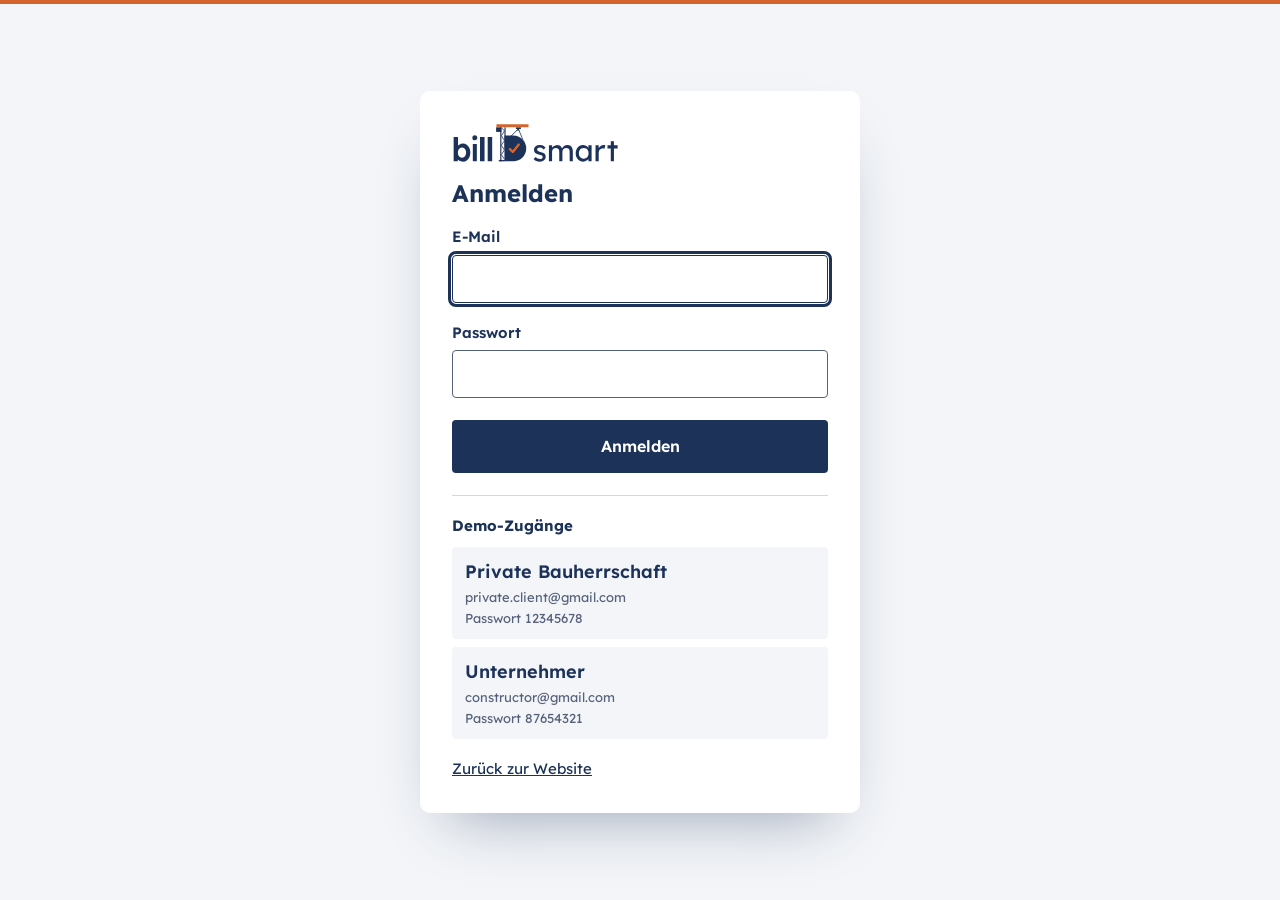
==== app.html @ 8e2b5857 "Add demo platform with login for client and contractor; extend website per paper feedback Website: -" ====
<!DOCTYPE html>
<html lang="de">
<head>
  <meta charset="utf-8">
  <meta name="viewport" content="width=device-width, initial-scale=1">
  <title>billDsmart – Plattform</title>
  <meta name="robots" content="noindex">
  <meta name="theme-color" content="#1C3258">
  <link rel="icon" href="assets/favicon.svg" type="image/svg+xml">
  <link rel="stylesheet" href="css/styles.css">
  <link rel="stylesheet" href="css/app.css">
</head>
<body class="app-body">
  <a class="skip-link" href="#app-main">Zum Inhalt springen</a>

  <!-- Wird angezeigt, wenn niemand angemeldet ist -->
  <div class="app-login" id="app-login" hidden>
    <form class="login-form login-card" id="app-login-form" novalidate>
      <a href="index.html"><img src="assets/logo.svg" alt="billDsmart" class="login-logo" width="168" height="40"></a>
      <h1 id="al-title">Anmelden</h1>
      <div class="field">
        <label for="al-email" id="al-email-label">E-Mail</label>
        <input type="email" id="al-email" autocomplete="username" required>
      </div>
      <div class="field">
        <label for="al-password" id="al-pw-label">Passwort</label>
        <input type="password" id="al-password" autocomplete="current-password" required>
      </div>
      <p class="field-error" id="al-error" role="alert"></p>
      <button type="submit" class="btn btn-primary login-submit" id="al-submit">Anmelden</button>
      <div class="demo-accounts" id="al-demo"></div>
      <p class="al-back"><a href="index.html" id="al-back">Zurück zur Website</a></p>
    </form>
  </div>

  <!-- Plattform -->
  <div class="app" id="app" hidden>
    <div class="demo-bar" id="demo-bar"></div>
    <header class="app-header">
      <a class="brand" href="index.html"><img src="assets/logo.svg" alt="billDsmart" width="150" height="36"></a>
      <div class="app-project" id="app-project"></div>
      <div class="app-header-actions">
        <div class="lang-switch" role="group" aria-label="Sprache / Language">
          <button type="button" data-set-lang="de" aria-pressed="true">DE</button>
          <button type="button" data-set-lang="en" aria-pressed="false">EN</button>
        </div>
        <div class="user-chip" id="user-chip"></div>
        <button type="button" class="btn btn-secondary btn-small" data-action="logout" id="logout-btn">Abmelden</button>
      </div>
    </header>
    <div class="app-shell">
      <nav class="app-nav" id="app-nav" aria-label="Plattform"></nav>
      <main class="app-main" id="app-main" tabindex="-1"></main>
    </div>
  </div>

  <div class="modal-root" id="modal-root"></div>
  <div class="toast" id="toast" role="status" aria-live="polite"></div>

  <script src="js/auth.js"></script>
  <script src="js/app.js"></script>
</body>
</html>
---- css/styles.css ----
/* ==========================================================
   billDsmart – Stylesheet
   Farben aus dem Logo: Navy #1C3258, Orange #D4642D
   Schrift: Lexend (passend zur Wortmarke im Logo, lokal eingebunden)
   ========================================================== */

@font-face { font-family: "Lexend"; font-style: normal; font-weight: 400; font-display: swap; src: url("../assets/fonts/lexend-latin-400-normal.woff2") format("woff2"); }
@font-face { font-family: "Lexend"; font-style: normal; font-weight: 500; font-display: swap; src: url("../assets/fonts/lexend-latin-500-normal.woff2") format("woff2"); }
@font-face { font-family: "Lexend"; font-style: normal; font-weight: 600; font-display: swap; src: url("../assets/fonts/lexend-latin-600-normal.woff2") format("woff2"); }
@font-face { font-family: "Lexend"; font-style: normal; font-weight: 700; font-display: swap; src: url("../assets/fonts/lexend-latin-700-normal.woff2") format("woff2"); }

:root {
  --navy: #1C3258;          /* Logo-Navy: Text, Buttons, dunkle Flächen */
  --navy-deep: #13233F;
  --orange: #D4642D;        /* Logo-Orange: Akzente */
  --orange-dark: #B24E1C;   /* Orange für kleine Schrift auf hellem Grund */
  --orange-light: #EE8550;  /* Orange auf Navy */
  --bg: #F3F5F8;            /* Hintergrund wie im Logo */
  --bg-dark: #E4E8EF;
  --surface: #FFFFFF;
  --text-2: #2E3D58;
  --muted: #56627A;
  --line: #D3D9E3;
  --red: #B3261E;
  --pending: #A9B8D2;       /* gemeldet, wartet auf Freigabe */

  --font: "Lexend", "Helvetica Neue", Arial, sans-serif;
  --radius-s: 4px;
  --radius-m: 10px;
  --container: 1220px;
  --gutter: clamp(20px, 4vw, 48px);
  --section-space: clamp(72px, 10vw, 128px);
}

/* ---------- Sprachumschaltung ---------- */
html[lang="de"] body [lang="en"],
html[lang="en"] body [lang="de"] { display: none !important; }

/* ---------- Basis ---------- */
*, *::before, *::after { box-sizing: border-box; }

html { scroll-behavior: smooth; scroll-padding-top: 88px; }

body {
  margin: 0;
  font-family: var(--font);
  font-size: 1.125rem;
  line-height: 1.55;
  color: var(--navy);
  background: var(--bg);
  -webkit-font-smoothing: antialiased;
  text-rendering: optimizeLegibility;
}

h1, h2, h3 { margin: 0; line-height: 1.08; }
p { margin: 0 0 1em; }
p:last-child { margin-bottom: 0; }
a { color: inherit; }
img, svg { display: block; }
button, input, select, textarea { font: inherit; color: inherit; }

:focus-visible {
  outline: 3px solid var(--navy);
  outline-offset: 3px;
  border-radius: 2px;
}
.section-dark :focus-visible { outline-color: var(--orange-light); }

.container {
  width: 100%;
  max-width: var(--container);
  margin-inline: auto;
  padding-inline: var(--gutter);
}

.visually-hidden {
  position: absolute !important;
  width: 1px; height: 1px;
  overflow: hidden; clip: rect(0 0 0 0);
  white-space: nowrap;
}

.skip-link {
  position: absolute;
  left: 16px; top: -60px;
  background: var(--orange);
  padding: 10px 16px;
  font-weight: 600;
  z-index: 100;
  border-radius: var(--radius-s);
}
.skip-link:focus { top: 12px; }

.muted { color: var(--muted); }

/* ---------- Buttons ---------- */
.btn {
  display: inline-flex;
  align-items: center;
  justify-content: center;
  gap: 8px;
  min-height: 48px;
  padding: 12px 22px;
  border: 2px solid var(--navy);
  border-radius: var(--radius-s);
  font-weight: 600;
  font-size: 1rem;
  text-decoration: none;
  cursor: pointer;
  transition: background-color .15s ease, color .15s ease;
}
.btn-primary { background: var(--navy); border-color: var(--navy); color: #fff; }
.btn-primary:hover { background: var(--navy-deep); border-color: var(--navy-deep); }
.btn-secondary { background: transparent; }
.btn-secondary:hover { background: var(--navy); color: #fff; }
.btn-small { min-height: 40px; padding: 8px 16px; font-size: .9375rem; }

.link-btn {
  background: none; border: 0; padding: 4px 0;
  font-size: .9375rem; font-weight: 600;
  text-decoration: underline; text-underline-offset: 3px;
  cursor: pointer; color: var(--muted);
}
.link-btn:hover { color: var(--navy); }

/* ---------- Header ---------- */
.site-header {
  position: sticky; top: 0; z-index: 50;
  background: rgba(243, 245, 248, .94);
  backdrop-filter: saturate(1.2) blur(8px);
  border-top: 4px solid var(--orange);
  border-bottom: 1px solid var(--line);
}
.header-inner {
  display: flex; align-items: center; gap: 32px;
  min-height: 72px;
}
.brand { display: inline-flex; align-items: center; flex-shrink: 0; }
.brand img { height: 42px; width: auto; }

.site-nav ul {
  display: flex; gap: 28px;
  list-style: none; margin: 0; padding: 0;
}
.site-nav a {
  text-decoration: none; font-weight: 500; font-size: 1rem;
  padding: 6px 0;
  border-bottom: 2px solid transparent;
}
.site-nav a:hover { border-bottom-color: var(--orange); }

.header-actions { display: flex; align-items: center; gap: 14px; margin-left: auto; }

.lang-switch {
  display: inline-flex;
  border: 1.5px solid var(--navy);
  border-radius: var(--radius-s);
  overflow: hidden;
}
.lang-switch button {
  background: transparent; border: 0;
  padding: 6px 10px;
  font-size: .8125rem; font-weight: 700;
  cursor: pointer;
}
.lang-switch button[aria-pressed="true"] { background: var(--navy); color: #fff; }

.nav-toggle {
  display: none;
  width: 44px; height: 44px;
  background: transparent;
  border: 1.5px solid var(--navy);
  border-radius: var(--radius-s);
  cursor: pointer;
  position: relative;
}
.nav-toggle-bars,
.nav-toggle-bars::before,
.nav-toggle-bars::after {
  position: absolute; left: 50%;
  width: 20px; height: 2px;
  background: var(--navy);
  transform: translateX(-50%);
  transition: transform .2s ease, opacity .2s ease;
}
.nav-toggle-bars { top: 50%; margin-top: -1px; }
.nav-toggle-bars::before, .nav-toggle-bars::after { content: ""; left: 0; transform: none; }
.nav-toggle-bars::before { top: -6px; }
.nav-toggle-bars::after { top: 6px; }
.nav-toggle[aria-expanded="true"] .nav-toggle-bars { background: transparent; }
.nav-toggle[aria-expanded="true"] .nav-toggle-bars::before { transform: translateY(6px) rotate(45deg); }
.nav-toggle[aria-expanded="true"] .nav-toggle-bars::after { transform: translateY(-6px) rotate(-45deg); }

/* ---------- Hero ---------- */
.hero { padding-block: clamp(48px, 7vw, 96px) var(--section-space); }
.hero-grid {
  display: grid;
  grid-template-columns: minmax(0, 1fr) minmax(0, 1.15fr);
  gap: clamp(40px, 5vw, 72px);
  align-items: start;
}
.hero-copy { padding-top: clamp(8px, 3vw, 40px); }
.hero h1 {
  font-size: clamp(2.5rem, 5.2vw, 4.4rem);
  font-weight: 700;
  line-height: 1.02;
  letter-spacing: -.035em;
  margin-bottom: 28px;
  text-wrap: balance;
}
.lead {
  font-size: 1.25rem;
  line-height: 1.5;
  max-width: 34em;
  color: var(--text-2);
}
.hero-actions { display: flex; flex-wrap: wrap; gap: 12px; margin-top: 32px; }

/* ---------- Demo ---------- */
.demo {
  background: var(--surface);
  border: 1.5px solid var(--navy);
  border-radius: var(--radius-m);
  padding: clamp(20px, 3vw, 32px);
  box-shadow: 8px 8px 0 var(--navy);
}
.demo-title {
  font-size: 1.375rem;
  font-weight: 700;
  margin-bottom: 6px;
}
.demo-head { margin-bottom: 20px; }
.demo-hint { font-size: .9375rem; color: var(--muted); }

.balance-figures {
  display: grid; grid-template-columns: 1fr 1fr; gap: 16px;
  margin-bottom: 14px;
}
.figure { display: flex; flex-direction: column; gap: 2px; }
.figure-label { font-size: .875rem; color: var(--muted); }
.figure-value {
  font-size: clamp(1.5rem, 2.6vw, 2rem);
  font-weight: 700;
  font-variant-numeric: tabular-nums;
  letter-spacing: -.01em;
}
.figure-value { white-space: nowrap; }
.figure-paid { color: var(--orange-dark); }
.figure:last-child { text-align: right; }

.bar {
  display: flex; gap: 3px;
  height: 44px;
  padding: 3px;
  border: 1.5px solid var(--navy);
  border-radius: var(--radius-s);
  background: var(--surface);
}
.seg {
  position: relative;
  border-radius: 2px;
  transition: background-color .5s ease, flex-grow .5s ease;
  background-color: var(--bg);
  background-image: repeating-linear-gradient(135deg, rgba(28,50,88,.45) 0 1.5px, transparent 1.5px 7px);
}
.seg.is-reported { background-color: var(--pending); background-image: none; }
.seg.is-disputed {
  background-color: #F8E0DC;
  background-image: repeating-linear-gradient(135deg, var(--red) 0 1.5px, transparent 1.5px 7px);
}
.seg.is-paid { background-color: var(--orange); background-image: none; }
.seg.just-paid { animation: pulse .7s ease; }
@keyframes pulse {
  0% { transform: scaleY(1); }
  40% { transform: scaleY(1.18); }
  100% { transform: scaleY(1); }
}

/* Masslinie wie auf einem Bauplan */
.dimension {
  position: relative;
  margin-top: 10px;
  height: 22px;
  display: flex; justify-content: center; align-items: center;
  font-size: .8125rem;
  color: var(--muted);
  font-variant-numeric: tabular-nums;
}
.dimension::before {
  content: "";
  position: absolute; left: 0; right: 0; top: 50%;
  border-top: 1px solid var(--muted);
}
.dimension::after {
  content: "";
  position: absolute; inset: 4px 0;
  border-left: 1px solid var(--muted);
  border-right: 1px solid var(--muted);
}
.dimension > span { position: relative; z-index: 1; background: var(--surface); padding: 0 10px; }

.legend {
  display: flex; flex-wrap: wrap; gap: 6px 16px;
  list-style: none; margin: 12px 0 0; padding: 0;
  font-size: .8125rem; color: var(--muted);
}
.legend li { display: inline-flex; align-items: center; gap: 6px; }
.swatch {
  width: 14px; height: 14px; border-radius: 2px;
  border: 1px solid var(--navy);
  display: inline-block;
}
.swatch-held { background: var(--bg) repeating-linear-gradient(135deg, rgba(28,50,88,.45) 0 1.5px, transparent 1.5px 5px); }
.swatch-reported { background: var(--pending); }
.swatch-disputed { background: #F8E0DC repeating-linear-gradient(135deg, var(--red) 0 1.5px, transparent 1.5px 5px); }
.swatch-paid { background: var(--orange); }

.milestones {
  list-style: none; margin: 22px 0 0; padding: 0;
  counter-reset: ms;
  border-top: 1px solid var(--line);
}
.milestone {
  counter-increment: ms;
  display: grid;
  grid-template-columns: 28px minmax(0, 1fr) auto;
  gap: 4px 12px;
  align-items: center;
  padding: 12px 0;
  border-bottom: 1px solid var(--line);
}
.milestone::before {
  content: counter(ms);
  grid-row: 1 / span 2;
  width: 26px; height: 26px;
  display: grid; place-items: center;
  border: 1.5px solid var(--navy);
  border-radius: 50%;
  font-size: .8125rem; font-weight: 700;
  font-variant-numeric: tabular-nums;
}
.milestone.is-paid::before { background: var(--orange); border-color: var(--orange); color: #fff; content: "✓"; }
.milestone.is-reported::before { background: var(--pending); }
.milestone.is-disputed::before { border-color: var(--red); color: var(--red); }

.ms-name { font-weight: 600; font-size: .9375rem; line-height: 1.3; }
.ms-amount { white-space: nowrap; font-variant-numeric: tabular-nums; color: var(--muted); font-weight: 500; margin-left: 6px; }
.ms-status { grid-column: 2; font-size: .78rem; color: var(--muted); line-height: 1.35; }
.milestone.is-disputed .ms-status { color: var(--red); }
.milestone.is-paid .ms-status { color: var(--orange-dark); font-weight: 500; }
.ms-actions {
  grid-column: 3; grid-row: 1 / span 2;
  display: flex; gap: 6px; flex-wrap: wrap; justify-content: flex-end;
}
.ms-btn {
  min-height: 36px;
  padding: 6px 11px;
  border-radius: var(--radius-s);
  border: 1.5px solid var(--navy);
  background: var(--surface);
  font-size: .8125rem; font-weight: 600;
  cursor: pointer;
  white-space: nowrap;
}
.ms-btn:hover { background: var(--navy); color: var(--surface); }
.ms-btn-primary { background: var(--navy); color: #fff; }
.ms-btn-primary:hover { background: var(--navy-deep); }
.ms-btn-warn { border-color: var(--red); color: var(--red); }
.ms-btn-warn:hover { background: var(--red); color: #fff; }

.demo-foot {
  display: flex; align-items: flex-start; justify-content: space-between; gap: 16px;
  margin-top: 16px;
}
.demo-log {
  font-size: .9375rem; margin: 0;
  min-height: 2.8em;
  color: var(--navy);
}

/* ---------- Sektionen ---------- */
.section { padding-block: var(--section-space); }
.section-light { background: var(--surface); border-block: 1px solid var(--line); }
.section-dark { background: var(--navy); color: #fff; }

.section-title,
.split-intro h2 {
  font-size: clamp(1.85rem, 3.3vw, 2.6rem);
  font-weight: 700;
  letter-spacing: -.03em;
  max-width: 22ch;
  text-wrap: balance;
}
.section-title { margin-bottom: clamp(36px, 5vw, 64px); }
.split-intro h2 { margin-bottom: 24px; }

h3 {
  font-size: 1.25rem;
  font-weight: 700;
  margin-bottom: 10px;
}

.split {
  display: grid;
  grid-template-columns: minmax(0, 1fr) minmax(0, 1.1fr);
  gap: clamp(40px, 7vw, 104px);
  align-items: start;
}
.split-intro p { max-width: 36em; color: var(--text-2); }

/* Fakten */
.facts { margin: 0; border-top: 2px solid var(--navy); }
.fact {
  display: grid;
  grid-template-columns: minmax(150px, 13rem) minmax(0, 1fr);
  gap: 24px;
  padding: 24px 0;
  border-bottom: 1px solid var(--line);
}
.fact dt {
  font-size: clamp(1.6rem, 2.6vw, 2.1rem);
  font-weight: 700;
  line-height: 1.05;
  font-variant-numeric: tabular-nums;
  letter-spacing: -.01em;
}
.fact dd { margin: 0; color: var(--text-2); }
.fact cite {
  display: block;
  margin-top: 6px;
  font-style: normal;
  font-size: .8125rem;
  color: var(--muted);
}

/* Schritte */
.steps {
  list-style: none; margin: 0; padding: 0;
  display: grid;
  grid-template-columns: repeat(4, minmax(0, 1fr));
  gap: 0;
  counter-reset: step;
  border-top: 2px solid var(--navy);
}
.step {
  counter-increment: step;
  position: relative;
  padding: 28px 28px 8px 0;
}
.step + .step { padding-left: 28px; border-left: 1px solid var(--line); }
.step::before {
  content: counter(step);
  display: block;
  font-size: 3rem;
  font-weight: 700;
  line-height: 1;
  margin-bottom: 18px;
  color: var(--orange);
}
.step p { color: var(--text-2); font-size: 1.0625rem; }

.callouts {
  display: grid; grid-template-columns: 1fr 1fr; gap: 24px;
  margin-top: clamp(40px, 5vw, 64px);
}
.callout {
  margin: 0;
  padding: 22px 24px;
  background: var(--bg);
  border-left: 4px solid var(--orange);
  border-radius: 0 var(--radius-s) var(--radius-s) 0;
  font-size: 1.0625rem;
}
.callout strong { display: block; margin-bottom: 4px; }

/* Tabs */
.tab-list {
  display: flex; flex-wrap: wrap; gap: 8px;
  margin-bottom: 32px;
}
.tab-list [role="tab"] {
  padding: 12px 20px;
  min-height: 48px;
  border: 1.5px solid var(--navy);
  border-radius: 999px;
  background: transparent;
  font-weight: 600; font-size: 1rem;
  cursor: pointer;
}
.tab-list [role="tab"]:hover { background: var(--bg-dark); }
.tab-list [role="tab"][aria-selected="true"] { background: var(--navy); color: #fff; }

.tab-panel { max-width: 920px; }
.tab-panel:focus-visible { outline-offset: 8px; }
.panel-who { font-size: 1.125rem; color: var(--muted); max-width: 44em; margin-bottom: 24px; }
.benefits {
  list-style: none; margin: 0; padding: 0;
  display: grid; grid-template-columns: 1fr 1fr; gap: 0 48px;
}
.benefits li {
  padding: 20px 0 20px 34px;
  border-top: 1px solid var(--line);
  position: relative;
}
.benefits li::before {
  content: "";
  position: absolute; left: 0; top: 25px;
  width: 18px; height: 18px;
  border-radius: 50%;
  background: var(--orange);
}
.benefits strong { display: block; margin-bottom: 2px; }

/* Preise */
.pricing {
  display: grid;
  grid-template-columns: minmax(0, 1.25fr) minmax(0, 1fr);
  gap: 32px;
  align-items: stretch;
}
.price-block {
  padding: clamp(24px, 3.5vw, 40px);
  border-radius: var(--radius-m);
}
.calculator { background: var(--bg); }
.premium {
  background: var(--surface);
  border: 1.5px solid var(--navy);
  display: flex; flex-direction: column;
}
.premium .btn { margin-top: auto; align-self: flex-start; }
.premium-for { font-weight: 500; color: var(--muted); font-size: 1rem; }
.price-main { font-size: 1.0625rem; margin-bottom: 12px; }
.price-number {
  display: block;
  font-size: clamp(2.4rem, 4.5vw, 3.4rem);
  font-weight: 700;
  line-height: 1.05;
  letter-spacing: -.02em;
  font-variant-numeric: tabular-nums;
}

.checklist { list-style: none; margin: 8px 0 28px; padding: 0; }
.checklist li {
  padding: 10px 0 10px 30px;
  border-top: 1px solid var(--line);
  position: relative;
}
.checklist li::before {
  content: "";
  position: absolute; left: 2px; top: 16px;
  width: 14px; height: 8px;
  border-left: 2.5px solid var(--orange);
  border-bottom: 2.5px solid var(--orange);
  transform: rotate(-45deg);
}
.checklist li.planned { color: var(--muted); }
.checklist li.planned::before {
  border: 1.5px dashed var(--muted);
  width: 12px; height: 12px; top: 15px;
  transform: none; border-radius: 50%;
}

/* Formulare */
.field { display: flex; flex-direction: column; gap: 6px; margin: 0 0 18px; border: 0; padding: 0; min-width: 0; }
.field label, .field legend { font-weight: 600; font-size: .9375rem; padding: 0; }
.field legend { margin-bottom: 8px; }
input[type="text"], input[type="email"], input[type="password"], input[type="number"], input:not([type]), select, textarea {
  width: 100%;
  min-height: 48px;
  padding: 10px 14px;
  background: #fff;
  border: 1.5px solid var(--muted);
  border-radius: var(--radius-s);
  font-size: 1rem;
}
input:focus-visible, select:focus-visible, textarea:focus-visible { outline-offset: 1px; border-color: var(--navy); }
input[type="number"] { font-variant-numeric: tabular-nums; font-weight: 600; font-size: 1.125rem; }
textarea { resize: vertical; min-height: 110px; }
.field.has-error input, .field.has-error select { border-color: var(--red); }
.field-error { margin: 0; font-size: .875rem; color: var(--red); min-height: 0; }
.field-error:empty { display: none; }

input[type="range"] {
  width: 100%;
  accent-color: var(--navy);
  margin: 8px 0 0;
  height: 28px;
}

.segmented {
  display: flex; flex-wrap: wrap;
  border: 1.5px solid var(--navy);
  border-radius: var(--radius-s);
  overflow: hidden;
  width: fit-content;
  max-width: 100%;
}
.segmented label { position: relative; cursor: pointer; flex: 1 1 auto; }
.segmented input { position: absolute; opacity: 0; inset: 0; cursor: pointer; }
.segmented label > span {
  display: block;
  padding: 10px 16px;
  font-weight: 600; font-size: .9375rem;
  text-align: center;
  background: var(--surface);
}
.segmented label + label > span { border-left: 1.5px solid var(--navy); }
.segmented input:checked + span { background: var(--navy); color: #fff; }
.segmented input:focus-visible + span { outline: 3px solid var(--orange); outline-offset: -4px; }
.custom-split { margin-top: 14px; }
.custom-split label { font-weight: 600; font-size: .9375rem; }

.calc-result {
  margin: 8px 0 0;
  display: grid; grid-template-columns: 1.2fr 1fr 1fr;
  border-top: 2px solid var(--navy);
}
.calc-result > div { padding: 14px 12px 0 0; }
.calc-result dt { font-size: .875rem; color: var(--muted); }
.calc-result dd {
  margin: 2px 0 0;
  font-size: 1.375rem;
  font-weight: 700;
  font-variant-numeric: tabular-nums;
}
.calc-total dd { font-size: 1.75rem; font-weight: 700; }

/* Sicherheit */
.trust {
  display: grid; grid-template-columns: repeat(4, minmax(0, 1fr)); gap: 40px;
  border-top: 4px solid var(--orange);
  padding-top: 32px;
}
.trust-item h3 { color: var(--orange-light); }
.trust-item p { color: #C9D2E1; font-size: 1.0625rem; }
.associations {
  margin-top: clamp(40px, 5vw, 64px);
  padding-top: 28px;
  border-top: 1px solid rgba(255,255,255,.18);
  max-width: 48em;
  font-size: 1.125rem;
}

/* FAQ */
.faq { max-width: 920px; border-top: 2px solid var(--navy); }
.faq details { border-bottom: 1px solid var(--line); }
.faq summary {
  list-style: none;
  cursor: pointer;
  padding: 22px 48px 22px 0;
  font-weight: 600;
  font-size: 1.1875rem;
  position: relative;
}
.faq summary::-webkit-details-marker { display: none; }
.faq summary::after {
  content: "";
  position: absolute; right: 8px; top: 50%;
  width: 12px; height: 12px;
  border-right: 2.5px solid var(--navy);
  border-bottom: 2.5px solid var(--navy);
  transform: translateY(-70%) rotate(45deg);
  transition: transform .2s ease;
}
.faq details[open] summary::after { transform: translateY(-30%) rotate(-135deg); }
.faq summary:hover { color: var(--muted); }
.faq details p { padding: 0 48px 24px 0; max-width: 44em; color: var(--text-2); }

/* Kontakt */
.contact-direct { margin-top: 24px; }
.contact-direct a { display: inline-block; font-weight: 600; color: var(--navy); text-decoration-color: var(--orange); text-decoration-thickness: 2px; text-underline-offset: 4px; }
.contact-form {
  background: var(--bg);
  padding: clamp(24px, 3.5vw, 40px);
  border-radius: var(--radius-m);
}
.form-row { display: grid; grid-template-columns: 1fr 1fr; gap: 0 18px; }
.form-status { margin: 16px 0 0; font-weight: 600; }
.form-status:empty { display: none; }
.form-status.is-success { color: var(--navy); }
.form-status.is-error { color: var(--red); }

/* Footer */
.site-footer { background: var(--navy); color: #C9D2E1; padding-block: 48px; }
.footer-inner {
  display: grid; grid-template-columns: 1fr auto auto; gap: 32px;
  align-items: end;
}
.footer-brand img { height: 50px; width: auto; }
.footer-brand p { margin-top: 14px; font-size: 1rem; }
.footer-links { list-style: none; display: flex; flex-wrap: wrap; gap: 20px; margin: 0; padding: 0; font-size: 1rem; }
.footer-links a { text-decoration: none; }
.footer-links a:hover { color: var(--orange-light); }
.footer-copy { margin: 0; font-size: .9375rem; }
.site-footer :focus-visible { outline-color: var(--orange-light); }

/* ---------- Responsive ---------- */
@media (max-width: 1080px) {
  .site-nav ul { gap: 20px; }
  .steps { grid-template-columns: 1fr 1fr; }
  .step:nth-child(3) { padding-left: 0; border-left: 0; }
  .step:nth-child(n+3) { border-top: 1px solid var(--line); }
  .trust { grid-template-columns: 1fr 1fr; }
}

@media (max-width: 960px) {
  .nav-toggle { display: inline-block; }
  .site-nav {
    position: absolute; top: 100%; left: 0; right: 0;
    background: var(--bg);
    border-bottom: 1px solid var(--line);
    display: none;
  }
  .site-nav.is-open { display: block; }
  .site-nav ul { flex-direction: column; gap: 0; padding: 8px var(--gutter) 20px; }
  .site-nav a { display: block; padding: 14px 0; border-bottom: 1px solid var(--line); }
  .site-nav a:hover { border-bottom-color: var(--line); color: var(--muted); }

  .hero-grid, .split, .pricing { grid-template-columns: 1fr; }
  .hero-copy { padding-top: 0; }
  .callouts { grid-template-columns: 1fr; }
}

@media (max-width: 640px) {
  body { font-size: 1.0625rem; }
  .header-cta { display: none; }
  .brand img { height: 34px; }
  .header-inner { gap: 12px; }
  .demo { box-shadow: 5px 5px 0 var(--navy); }
  .milestone { grid-template-columns: 28px minmax(0, 1fr); }
  .ms-actions { grid-column: 2; grid-row: auto; justify-content: flex-start; margin-top: 6px; }
  .demo-foot { flex-direction: column; gap: 8px; }
  .fact { grid-template-columns: 1fr; gap: 8px; }
  .steps { grid-template-columns: 1fr; }
  .step, .step + .step { padding: 24px 0 8px; border-left: 0; }
  .step + .step { border-top: 1px solid var(--line); }
  .benefits { grid-template-columns: 1fr; }
  .trust { grid-template-columns: 1fr; gap: 28px; }
  .form-row { grid-template-columns: 1fr; }
  .calc-result { grid-template-columns: 1fr 1fr; }
  .calc-total { grid-column: 1 / -1; }
  .footer-inner { grid-template-columns: 1fr; align-items: start; }
  .figure-value { font-size: clamp(1.15rem, 5.4vw, 1.5rem); }
  .segmented { flex-direction: column; width: 100%; }
  .segmented label > span { text-align: left; }
  .segmented label + label > span { border-left: 0; border-top: 1.5px solid var(--navy); }
  .tab-list [role="tab"] { flex: 1 1 100%; text-align: left; border-radius: var(--radius-s); }
}

@media (prefers-reduced-motion: reduce) {
  html { scroll-behavior: auto; }
  *, *::before, *::after { animation: none !important; transition: none !important; }
}

/* ==========================================================
   Erweiterungen: Personas, Ablauf mit Mockup, Architektur,
   On-/Off-Ramp, KYC, Login
   ========================================================== */

.link-btn-strong { color: var(--navy); font-weight: 600; text-decoration-color: var(--orange); text-decoration-thickness: 2px; }

/* Personas */
.personas { display: grid; grid-template-columns: 1fr 1fr; gap: 32px; }
.persona {
  background: var(--bg);
  border-radius: var(--radius-m);
  padding: clamp(22px, 3vw, 32px);
  border-top: 4px solid var(--orange);
}
.persona-head { display: flex; gap: 16px; align-items: center; margin-bottom: 18px; }
.persona-head h3 { margin: 0 0 2px; }
.persona-avatar {
  flex: 0 0 56px; height: 56px; border-radius: 50%;
  display: grid; place-items: center;
  background: var(--navy); color: #fff; font-weight: 700; font-size: 1.1rem;
}
.persona-avatar-client { background: var(--orange); }
.persona-role { margin: 0; color: var(--muted); font-size: .9375rem; }
.persona-quote { font-size: 1.125rem; font-weight: 500; color: var(--navy); margin-bottom: 22px; }
.pg { display: grid; grid-template-columns: 1fr 1fr; gap: 24px; }
.pg-col h4 { margin: 0 0 8px; font-size: 1rem; }
.pg-col ul { margin: 0; padding: 0; list-style: none; }
.pg-col li { position: relative; padding: 6px 0 6px 22px; font-size: .9375rem; line-height: 1.45; border-top: 1px solid var(--line); }
.pg-col li::before { content: ""; position: absolute; left: 0; top: 13px; width: 10px; height: 10px; border-radius: 2px; }
.pains li::before { background: var(--red); }
.gains li::before { background: var(--orange); border-radius: 50%; }
.persona-note { margin-top: 28px; display: flex; flex-wrap: wrap; gap: 6px 12px; align-items: baseline; }

/* Ablauf mit Handy */
.lifecycle { display: grid; grid-template-columns: minmax(0, 1.2fr) minmax(260px, 340px); gap: clamp(32px, 6vw, 88px); align-items: start; }
.lifecycle-steps { list-style: none; margin: 0; padding: 0; counter-reset: lc; border-top: 2px solid var(--navy); }
.lifecycle-steps li { counter-increment: lc; border-bottom: 1px solid var(--line); }
.lc-step {
  width: 100%; text-align: left;
  display: grid; grid-template-columns: 48px 1fr; gap: 2px 14px;
  padding: 18px 12px 18px 0;
  background: none; border: 0; cursor: pointer;
  border-left: 4px solid transparent;
}
.lc-step::before {
  content: counter(lc);
  grid-row: 1 / span 2;
  width: 36px; height: 36px; margin-left: 8px;
  display: grid; place-items: center;
  border: 1.5px solid var(--navy); border-radius: 50%;
  font-weight: 700; color: var(--navy);
}
.lc-step strong { font-size: 1.125rem; color: var(--navy); }
.lc-step > span { color: var(--text-2); font-size: 1rem; }
.lc-step:hover { background: var(--bg-dark); }
.lc-step[aria-pressed="true"] { border-left-color: var(--orange); background: var(--surface); }
.lc-step[aria-pressed="true"]::before { background: var(--orange); border-color: var(--orange); color: #fff; }

.phone {
  position: sticky; top: 110px;
  border: 10px solid var(--navy);
  border-radius: 34px;
  background: var(--navy);
  box-shadow: 0 24px 48px -24px rgba(28,50,88,.5);
  max-width: 320px; margin-inline: auto; width: 100%;
}
.phone-screen { background: var(--surface); border-radius: 24px; min-height: 480px; overflow: hidden; font-size: .875rem; }
.phone-bar { background: var(--navy); color: #fff; padding: 22px 16px 12px; font-weight: 600; font-size: .8125rem; border-bottom: 3px solid var(--orange); }
.phone-view { padding: 18px 16px; }
.pv-label { font-weight: 600; color: var(--navy); margin-bottom: 10px; }
.pv-list, .pv-tasks { list-style: none; margin: 0 0 12px; padding: 0; }
.pv-list li { display: flex; justify-content: space-between; padding: 7px 0; border-bottom: 1px solid var(--line); }
.pv-total { display: flex; justify-content: space-between; font-weight: 600; }
.pv-btn { display: inline-block; margin-top: 8px; padding: 9px 14px; border-radius: var(--radius-s); background: var(--navy); color: #fff; font-weight: 600; font-size: .8125rem; }
.pv-btn-ghost { background: transparent; color: var(--red); border: 1.5px solid var(--red); }
.pv-actions { display: flex; gap: 8px; flex-wrap: wrap; }
.pv-big { font-size: 1.75rem; font-weight: 700; color: var(--navy); margin: 6px 0 2px; font-variant-numeric: tabular-nums; }
.pv-small { color: var(--muted); font-size: .8125rem; }
.pv-box { background: var(--bg); padding: 10px 12px; border-radius: var(--radius-s); margin: 12px 0; font-size: .8125rem; }
.pv-ok { color: var(--orange-dark); font-weight: 600; }
.pv-ok::before { content: "✓ "; }
.pv-tasks li { padding: 7px 0 7px 26px; position: relative; border-bottom: 1px solid var(--line); }
.pv-tasks li::before { content: ""; position: absolute; left: 0; top: 9px; width: 15px; height: 15px; border: 1.5px solid var(--muted); border-radius: 3px; }
.pv-tasks li.done { color: var(--muted); text-decoration: line-through; }
.pv-tasks li.done::before { background: var(--orange); border-color: var(--orange); }
.pv-chat { background: var(--bg); border-radius: 12px 12px 12px 2px; padding: 8px 10px; margin: 8px 30px 0 0; font-size: .8125rem; }
.pv-chat-me { background: var(--navy); color: #fff; border-radius: 12px 12px 2px 12px; margin: 8px 0 0 30px; }
.pv-photo { height: 130px; border-radius: 8px; margin-bottom: 10px; background: linear-gradient(180deg, #CFE0F1 0 35%, #EFE6D2 35% 100%); position: relative; overflow: hidden; }
.pv-photo::after { content: ""; position: absolute; left: 18%; right: 18%; bottom: 0; height: 62%; background: repeating-linear-gradient(90deg, #F4EBDB 0 26px, #E2D4BC 26px 30px); border-top: 10px solid #8B5A3C; }
.pv-check { width: 64px; height: 64px; border-radius: 50%; background: var(--orange); margin: 20px 0 8px; position: relative; }
.pv-check::after { content: ""; position: absolute; left: 21px; top: 15px; width: 14px; height: 26px; border-right: 5px solid #fff; border-bottom: 5px solid #fff; transform: rotate(45deg); }

/* Architektur */
.arch { border: 1.5px solid var(--navy); border-radius: var(--radius-m); padding: clamp(18px, 3vw, 28px); background: var(--bg); }
.arch-platform { background: var(--navy); color: #fff; border-radius: var(--radius-s); padding: 16px 18px; display: flex; flex-direction: column; gap: 4px; }
.arch-platform span { color: #C9D2E1; font-size: .9375rem; }
.arch-api { text-align: center; font-size: .875rem; color: var(--muted); padding: 10px 0; position: relative; }
.arch-api::before, .arch-api::after { content: ""; display: inline-block; width: 2px; height: 14px; background: var(--muted); vertical-align: middle; margin: 0 10px; }
.arch-flow { list-style: none; margin: 0; padding: 0; display: grid; grid-template-columns: repeat(5, minmax(0, 1fr)); gap: 28px; }
.arch-node { background: var(--surface); border: 1.5px solid var(--line); border-radius: var(--radius-s); padding: 14px; position: relative; display: flex; flex-direction: column; gap: 4px; }
.arch-node strong { color: var(--navy); font-size: 1rem; }
.arch-node span { font-size: .875rem; color: var(--text-2); line-height: 1.4; }
.arch-node + .arch-node::before {
  content: ""; position: absolute; left: -24px; top: 50%; width: 20px; height: 2px; background: var(--orange);
}
.arch-node + .arch-node::after {
  content: ""; position: absolute; left: -10px; top: calc(50% - 5px); border: 6px solid transparent; border-left: 7px solid var(--orange); border-right: 0;
}
.arch-node-key { border-color: var(--orange); border-width: 2px; }
.arch-notes { display: grid; grid-template-columns: 1fr 1fr; gap: 24px; margin-top: 28px; }
.arch-notes p { margin: 0; }

/* On-/Off-Ramp */
.ramp-lead { max-width: 46em; font-size: 1.1875rem; color: #E3E8F0; margin-top: -24px; margin-bottom: 40px; }
.ramp { list-style: none; margin: 0; padding: 0; display: grid; grid-template-columns: repeat(3, 1fr); gap: 0; counter-reset: ramp; border-top: 4px solid var(--orange); }
.ramp li { counter-increment: ramp; padding: 24px 28px 8px 0; }
.ramp li + li { padding-left: 28px; border-left: 1px solid rgba(255,255,255,.18); }
.ramp li::before { content: counter(ramp); display: block; font-size: 2.4rem; font-weight: 700; color: var(--orange-light); line-height: 1; margin-bottom: 12px; }
.ramp h3 { color: #fff; }
.ramp p { color: #C9D2E1; font-size: 1.0625rem; }
.roles, .kyc { margin-top: clamp(40px, 5vw, 64px); }
.roles h3, .kyc h3 { color: #fff; font-size: 1.375rem; margin-bottom: 16px; }
.roles-list { margin: 0; display: grid; grid-template-columns: repeat(4, 1fr); gap: 20px; }
.roles-list > div { background: rgba(255,255,255,.06); border-radius: var(--radius-s); padding: 16px; }
.roles-list dt { font-weight: 600; color: var(--orange-light); margin-bottom: 6px; }
.roles-list dd { margin: 0; color: #C9D2E1; font-size: .9375rem; }
.kyc-steps { list-style: none; margin: 0; padding: 0; display: grid; grid-template-columns: repeat(5, 1fr); gap: 12px; counter-reset: kyc; }
.kyc-steps li { counter-increment: kyc; background: #fff; color: var(--navy); border-radius: var(--radius-s); padding: 14px; display: flex; flex-direction: column; gap: 4px; }
.kyc-steps li::before { content: counter(kyc); width: 26px; height: 26px; border-radius: 50%; background: var(--orange); color: #fff; display: grid; place-items: center; font-weight: 700; font-size: .875rem; margin-bottom: 6px; }
.kyc-steps strong { font-size: 1rem; }
.kyc-steps span { font-size: .875rem; color: var(--text-2); line-height: 1.4; }
.kyc-note { margin-top: 18px; color: #C9D2E1; font-size: .9375rem; max-width: 52em; }

/* Login-Dialog */
.login-dialog { border: 0; padding: 0; border-radius: var(--radius-m); width: min(440px, calc(100vw - 32px)); box-shadow: 0 30px 60px -20px rgba(28,50,88,.45); color: var(--navy); }
.login-dialog::backdrop { background: rgba(19,35,63,.55); }
.login-form { padding: 32px; position: relative; background: var(--surface); }
.login-logo { height: 40px; width: auto; margin-bottom: 18px; }
.login-form h2 { font-size: 1.5rem; margin-bottom: 18px; }
.login-submit { width: 100%; margin-top: 4px; }
.dialog-close { position: absolute; right: 14px; top: 10px; width: 40px; height: 40px; border: 0; background: none; font-size: 1.75rem; line-height: 1; cursor: pointer; color: var(--muted); border-radius: var(--radius-s); }
.dialog-close:hover { background: var(--bg); color: var(--navy); }
#login-error { margin: 0 0 12px; }
.demo-accounts { margin-top: 22px; padding-top: 18px; border-top: 1px solid var(--line); display: grid; gap: 8px; }
.demo-accounts p { margin: 0 0 2px; font-size: .9375rem; }
.demo-account { text-align: left; display: flex; flex-direction: column; gap: 1px; padding: 10px 12px; background: var(--bg); border: 1.5px solid transparent; border-radius: var(--radius-s); cursor: pointer; }
.demo-account:hover { border-color: var(--navy); }
.demo-account > span { font-weight: 600; }
.demo-account small { color: var(--muted); font-size: .8125rem; }

@media (max-width: 1080px) {
  .arch-flow { grid-template-columns: 1fr; gap: 22px; }
  .arch-node + .arch-node::before { left: 24px; top: -20px; width: 2px; height: 16px; }
  .arch-node + .arch-node::after { left: 19px; top: -8px; border: 6px solid transparent; border-top: 7px solid var(--orange); border-bottom: 0; }
  .roles-list { grid-template-columns: 1fr 1fr; }
  .kyc-steps { grid-template-columns: 1fr 1fr; }
}
@media (max-width: 960px) {
  .personas, .lifecycle, .arch-notes { grid-template-columns: 1fr; }
  .phone { position: static; }
  .ramp { grid-template-columns: 1fr; }
  .ramp li, .ramp li + li { padding: 20px 0 4px; border-left: 0; }
  .ramp li + li { border-top: 1px solid rgba(255,255,255,.18); }
  .header-login { padding-inline: 12px; }
}
@media (max-width: 640px) {
  .pg, .roles-list, .kyc-steps { grid-template-columns: 1fr; }
  .header-login { min-height: 40px; }
}
---- css/app.css ----
/* ==========================================================
   billDsmart – Plattform (baut auf styles.css auf)
   ========================================================== */

.app-body { background: var(--bg); }
.app-login[hidden], .app[hidden] { display: none; }

/* Login */
.app-login { min-height: 100vh; display: grid; place-items: center; padding: 24px; border-top: 4px solid var(--orange); }
.login-card { width: min(440px, 100%); border-radius: var(--radius-m); box-shadow: 0 30px 60px -30px rgba(28,50,88,.45); }
.login-card h1 { font-size: 1.5rem; margin-bottom: 18px; }
.al-back { margin: 18px 0 0; font-size: .9375rem; }

/* Demo-Leiste */
.demo-bar {
  display: flex; flex-wrap: wrap; align-items: center; justify-content: space-between; gap: 8px 20px;
  padding: 8px clamp(16px, 3vw, 28px);
  background: var(--navy-deep); color: #C9D2E1; font-size: .8125rem;
}
.demo-bar p { margin: 0; }
.demo-bar-actions { display: flex; flex-wrap: wrap; gap: 6px; }
.demo-bar button {
  background: transparent; color: #fff; border: 1px solid rgba(255,255,255,.35);
  border-radius: var(--radius-s); padding: 4px 10px; font-size: .8125rem; cursor: pointer;
}
.demo-bar button:hover { border-color: #fff; }
.demo-bar button[aria-pressed="true"] { background: var(--orange); border-color: var(--orange); }
.demo-bar :focus-visible { outline-color: var(--orange-light); }

/* Kopfzeile */
.app-header {
  display: flex; align-items: center; gap: 24px;
  padding: 12px clamp(16px, 3vw, 28px);
  background: var(--surface); border-bottom: 1px solid var(--line); border-top: 4px solid var(--orange);
  position: sticky; top: 0; z-index: 40;
}
.app-header .brand img { height: 36px; width: auto; }
.app-project { display: flex; flex-direction: column; min-width: 0; padding-left: 24px; border-left: 1px solid var(--line); }
.app-project strong { font-size: 1rem; white-space: nowrap; overflow: hidden; text-overflow: ellipsis; }
.app-project > span { font-size: .8125rem; color: var(--muted); display: flex; gap: 8px; align-items: center; }
.app-header-actions { margin-left: auto; display: flex; align-items: center; gap: 14px; }
.user-chip { display: flex; align-items: center; gap: 10px; }
.user-chip-text { display: flex; flex-direction: column; line-height: 1.2; }
.user-chip-text strong { font-size: .9375rem; }
.user-chip-text small { font-size: .78rem; color: var(--muted); }

.avatar {
  flex: 0 0 auto; width: 34px; height: 34px; border-radius: 50%;
  display: inline-grid; place-items: center;
  font-size: .78rem; font-weight: 700; color: #fff; background: var(--navy);
}
.avatar-client { background: var(--orange); }
.avatar-lg { width: 52px; height: 52px; font-size: 1rem; }

/* Layout */
.app-shell { display: grid; grid-template-columns: 250px minmax(0, 1fr); min-height: calc(100vh - 120px); }
.app-nav { background: var(--surface); border-right: 1px solid var(--line); padding: 20px 12px; }
.app-nav ul { list-style: none; margin: 0; padding: 0; display: flex; flex-direction: column; gap: 2px; position: sticky; top: 92px; }
.app-nav button {
  width: 100%; display: flex; align-items: center; gap: 8px;
  padding: 11px 12px; border: 0; border-radius: var(--radius-s);
  background: transparent; text-align: left; font-size: .9375rem; font-weight: 500; cursor: pointer; color: var(--navy);
  border-left: 3px solid transparent;
}
.app-nav button:hover { background: var(--bg); }
.app-nav button[aria-current="page"] { background: var(--bg); border-left-color: var(--orange); font-weight: 600; }
.app-nav .dot { width: 8px; height: 8px; border-radius: 50%; background: var(--orange); margin-left: auto; }
.tag-premium { font-size: .6875rem; font-weight: 700; letter-spacing: .02em; padding: 2px 7px; border-radius: 999px; background: var(--navy); color: #fff; }
.tag-premium-lg { font-size: .8125rem; vertical-align: middle; padding: 3px 10px; }

.app-main { padding: clamp(20px, 3vw, 40px); max-width: 1180px; width: 100%; }
.app-main:focus { outline: none; }
.page-head { margin-bottom: 24px; }
.page-head h1 { font-size: clamp(1.6rem, 2.6vw, 2.1rem); font-weight: 700; letter-spacing: -.02em; margin-bottom: 6px; }
.page-head p { color: var(--muted); max-width: 52em; margin: 0; }

/* Karten */
.card { background: var(--surface); border: 1px solid var(--line); border-radius: var(--radius-m); padding: clamp(18px, 2.4vw, 26px); margin-bottom: 20px; }
.card-title { font-size: 1.125rem; font-weight: 600; margin-bottom: 14px; }
.card-next { border: 2px solid var(--navy); border-left: 6px solid var(--orange); }
.card-next h2 { font-size: 1.375rem; margin-bottom: 8px; }
.card-next p { max-width: 46em; }
.card-kicker { font-size: .875rem; color: var(--orange-dark); font-weight: 600; margin-bottom: 4px !important; }
.card-muted { background: var(--bg-dark); border-style: dashed; }
.card-dispute { border-left: 6px solid var(--red); }
.card-dispute blockquote { margin: 0 0 12px; padding: 12px 16px; background: #FBEDEB; border-radius: var(--radius-s); color: var(--navy); }
.grid-2 { display: grid; grid-template-columns: 1fr 1fr; gap: 20px; }
.grid-2 > .card { margin-bottom: 0; }
.grid-tight { gap: 28px; }
.sub-title { font-size: 1rem; font-weight: 600; margin: 4px 0 10px; }
.small { font-size: .875rem; }
.muted { color: var(--muted); }
.warn-text { color: var(--red); }
.note-ok, .note-warn, .note-info { padding: 12px 16px; border-radius: var(--radius-s); font-size: .9375rem; margin: 0 0 16px; }
.note-ok { background: #FCEBDF; color: #7A3412; }
.note-ok::before { content: "✓ "; font-weight: 700; }
.note-warn { background: #FFF6DB; color: #6B4E00; }
.note-info { background: var(--bg-dark); color: var(--navy); }

/* Kennzahlen */
.kpis { display: grid; grid-template-columns: repeat(4, 1fr); gap: 14px; margin-bottom: 18px; }
.kpis-3 { grid-template-columns: repeat(3, 1fr); }
.kpi { background: var(--surface); border: 1px solid var(--line); border-radius: var(--radius-m); padding: 16px 18px; display: flex; flex-direction: column; gap: 2px; }
.kpi span { font-size: .8125rem; color: var(--muted); }
.kpi strong { font-size: 1.375rem; font-weight: 700; font-variant-numeric: tabular-nums; }
.kpi small { font-size: .78rem; color: var(--muted); }
.kpi-paid { color: var(--orange-dark); }

/* Meilenstein-Balken */
.ms-bar { display: flex; gap: 3px; height: 34px; padding: 3px; border: 1.5px solid var(--navy); border-radius: var(--radius-s); background: var(--surface); }
.ms-seg { border-radius: 2px; position: relative; display: grid; place-items: center; font-size: .75rem; font-weight: 700; color: var(--navy); }
.ms-seg span { background: rgba(255,255,255,.85); border-radius: 999px; padding: 0 6px; }
.ms-seg-open { background: var(--bg) repeating-linear-gradient(135deg, rgba(28,50,88,.45) 0 1.5px, transparent 1.5px 7px); }
.ms-seg-nodeposit { background: var(--bg-dark); }
.ms-seg-reported { background: var(--pending); }
.ms-seg-disputed { background: #F8E0DC repeating-linear-gradient(135deg, var(--red) 0 1.5px, transparent 1.5px 7px); }
.ms-seg-paid { background: var(--orange); }
.legend-app { margin: 10px 0 22px; }

/* Badges */
.badge { display: inline-block; font-size: .75rem; font-weight: 600; padding: 3px 9px; border-radius: 999px; white-space: nowrap; background: var(--bg-dark); color: var(--navy); }
.badge-reported { background: var(--pending); }
.badge-disputed { background: #F8E0DC; color: var(--red); }
.badge-paid, .badge-resolved { background: #FCEBDF; color: #7A3412; }
.badge-c-proposed { background: #FFF6DB; color: #6B4E00; }
.badge-c-active { background: var(--navy); color: #fff; }
.badge-c-completed { background: var(--orange); color: #fff; }

/* Partei */
.party { display: flex; gap: 14px; margin-bottom: 14px; }
.party p { margin: 0; }
.party-role { font-size: .8125rem; color: var(--muted); }
.party-name { font-weight: 600; font-size: 1.0625rem; }
.party-sub { font-size: .875rem; color: var(--text-2); }
.checks { list-style: none; margin: 8px 0 0; padding: 0; display: flex; flex-wrap: wrap; gap: 6px; }
.checks li { font-size: .75rem; background: #FCEBDF; color: #7A3412; border-radius: 999px; padding: 2px 9px; }
.checks li::before { content: "✓ "; font-weight: 700; }

/* Aktivität und Protokoll */
.activity, .ledger { list-style: none; margin: 0 0 10px; padding: 0; }
.activity li, .ledger li { display: grid; grid-template-columns: 120px 1fr; gap: 12px; padding: 9px 0; border-top: 1px solid var(--line); font-size: .9375rem; }
.ledger li { grid-template-columns: 120px 1fr auto; align-items: baseline; }
.activity time, .ledger time { color: var(--muted); font-size: .8125rem; font-variant-numeric: tabular-nums; }
code { font-family: ui-monospace, SFMono-Regular, Menlo, Consolas, monospace; font-size: .8125rem; background: var(--bg); padding: 2px 6px; border-radius: 3px; color: var(--navy); }

/* Bedingungen */
.terms { margin: 0; display: grid; gap: 0; }
.terms > div { display: grid; grid-template-columns: 220px 1fr; gap: 16px; padding: 10px 0; border-top: 1px solid var(--line); }
.terms dt { color: var(--muted); font-size: .9375rem; }
.terms dd { margin: 0; }

/* Tabellen */
.table-wrap { overflow-x: auto; }
.table { width: 100%; border-collapse: collapse; font-size: .9375rem; }
.table th, .table td { text-align: left; padding: 10px 10px; border-top: 1px solid var(--line); vertical-align: top; }
.table th { font-size: .8125rem; color: var(--muted); font-weight: 600; border-top: 0; }
.table .num { text-align: right; font-variant-numeric: tabular-nums; white-space: nowrap; }
.table tfoot td { border-top: 2px solid var(--navy); }
.row-live td { background: #FDF4EE; }

/* Unterschriften */
.signatures { list-style: none; margin: 0 0 16px; padding: 0; }
.signatures li { display: flex; align-items: center; gap: 12px; padding: 8px 0; }
.sign-form { border-top: 1px solid var(--line); padding-top: 16px; }
.check { display: flex; gap: 10px; align-items: flex-start; cursor: pointer; }
.check input { width: 18px; height: 18px; margin-top: 3px; accent-color: var(--orange); flex: 0 0 auto; }
.sign-form .field-error { margin: 8px 0; }
.sign-form .btn { margin-top: 10px; }

/* Zahlungen */
.money-flow { list-style: none; margin: 0 0 20px; padding: 0; display: grid; grid-template-columns: repeat(4, 1fr); gap: 26px; }
.money-flow li { background: var(--surface); border: 1px solid var(--line); border-radius: var(--radius-m); padding: 16px; position: relative; display: flex; flex-direction: column; gap: 2px; }
.money-flow li + li::before { content: ""; position: absolute; left: -22px; top: 50%; width: 18px; height: 2px; background: var(--orange); }
.money-flow li + li::after { content: ""; position: absolute; left: -9px; top: calc(50% - 5px); border: 6px solid transparent; border-left: 7px solid var(--orange); border-right: 0; }
.money-flow span { font-size: .8125rem; color: var(--muted); }
.money-flow strong { font-size: 1.25rem; font-variant-numeric: tabular-nums; }
.money-flow small { font-size: .78rem; color: var(--muted); }
.mf-key { border: 2px solid var(--orange) !important; }
.payslip { margin: 16px 0; display: grid; gap: 0; background: var(--bg); border-radius: var(--radius-s); padding: 6px 16px; }
.payslip > div { display: grid; grid-template-columns: 140px 1fr; gap: 12px; padding: 8px 0; border-top: 1px solid var(--line); }
.payslip > div:first-child { border-top: 0; }
.payslip dt { color: var(--muted); font-size: .9375rem; }
.payslip dd { margin: 0; }
.deposit-steps { list-style: none; margin: 0 0 16px; padding: 0; display: flex; flex-wrap: wrap; gap: 8px 20px; }
.deposit-steps li { font-size: .9375rem; color: var(--muted); padding-left: 26px; position: relative; transition: color .3s ease; }
.deposit-steps li::before { content: ""; position: absolute; left: 0; top: 3px; width: 16px; height: 16px; border-radius: 50%; border: 1.5px solid var(--muted); transition: background-color .3s ease, border-color .3s ease; }
.deposit-steps li.done { color: var(--navy); font-weight: 600; }
.deposit-steps li.done::before { background: var(--orange); border-color: var(--orange); }
.iban { display: flex; flex-wrap: wrap; gap: 10px; align-items: center; }

/* Meilensteine */
.ms-list { list-style: none; margin: 0; padding: 0; display: grid; gap: 16px; }
.ms-card { background: var(--surface); border: 1px solid var(--line); border-radius: var(--radius-m); padding: clamp(16px, 2.2vw, 24px); }
.ms-card-reported { border-color: var(--navy); }
.ms-card-disputed { border-color: var(--red); border-left: 5px solid var(--red); }
.ms-card-paid { background: #FFFBF8; }
.ms-head { display: flex; align-items: flex-start; gap: 14px; margin-bottom: 10px; }
.ms-num { flex: 0 0 36px; height: 36px; border-radius: 50%; display: grid; place-items: center; border: 1.5px solid var(--navy); font-weight: 700; }
.ms-card-paid .ms-num { background: var(--orange); border-color: var(--orange); color: #fff; }
.ms-card-reported .ms-num { background: var(--pending); }
.ms-card-disputed .ms-num { border-color: var(--red); color: var(--red); }
.ms-title { flex: 1; min-width: 0; }
.ms-title h2 { font-size: 1.125rem; margin-bottom: 2px; }
.ms-title p { margin: 0; font-size: .9375rem; font-variant-numeric: tabular-nums; }
.ms-crit { font-size: .9375rem; color: var(--text-2); }
.ms-body { display: grid; grid-template-columns: minmax(0, 1fr) auto; gap: 24px; align-items: start; }
.tasks { list-style: none; margin: 0 0 10px; padding: 0; }
.tasks li { padding: 6px 0; border-top: 1px solid var(--line); }
.check.is-done span { color: var(--muted); text-decoration: line-through; }
.task-add { display: flex; gap: 8px; }
.task-add input { min-height: 40px; padding: 6px 12px; font-size: .9375rem; }
.ms-actions { display: flex; flex-wrap: wrap; gap: 10px; align-items: center; margin-top: 14px; padding-top: 14px; border-top: 1px solid var(--line); }
.btn-danger { background: var(--surface); border-color: var(--red); color: var(--red); }
.btn-danger:hover { background: var(--red); color: #fff; }

.thumbs { display: flex; flex-wrap: wrap; gap: 10px; }
.thumb { width: 132px; border: 1px solid var(--line); border-radius: var(--radius-s); padding: 0; background: var(--surface); cursor: pointer; overflow: hidden; text-align: left; }
.thumb img { width: 100%; height: 88px; object-fit: cover; display: block; }
.thumb-icon { height: 88px; display: grid; place-items: center; background: var(--bg); font-weight: 700; color: var(--navy); font-size: 1.1rem; }
.thumb-name { display: block; font-size: .72rem; padding: 6px 8px; white-space: nowrap; overflow: hidden; text-overflow: ellipsis; }
.thumb:hover { border-color: var(--navy); }

/* Chat */
.chat-layout { display: grid; grid-template-columns: minmax(0, 1.5fr) minmax(280px, 1fr); gap: 20px; align-items: start; }
.chat-card { display: flex; flex-direction: column; margin-bottom: 0; }
.chat-thread { list-style: none; margin: 0; padding: 4px 4px 12px 0; display: flex; flex-direction: column; gap: 14px; max-height: 58vh; overflow-y: auto; }
.msg { display: flex; gap: 10px; align-items: flex-start; max-width: 88%; }
.msg-me { flex-direction: row-reverse; align-self: flex-end; }
.msg-bubble { background: var(--bg); border-radius: 14px 14px 14px 3px; padding: 10px 14px; min-width: 0; }
.msg-me .msg-bubble { background: var(--navy); color: #fff; border-radius: 14px 14px 3px 14px; }
.msg-bubble p { margin: 0; overflow-wrap: anywhere; }
.msg-meta { font-size: .78rem; margin-bottom: 2px !important; }
.msg-meta time { color: var(--muted); margin-left: 6px; }
.msg-me .msg-meta time { color: #C9D2E1; }
.msg-system { align-self: center; max-width: 92%; flex-direction: column; align-items: center; gap: 2px; text-align: center; font-size: .8125rem; color: var(--muted); }
.msg-system span { background: var(--bg-dark); border-radius: 999px; padding: 4px 12px; color: var(--navy); }
.msg-system time { font-size: .72rem; }
.msg-atts { display: flex; flex-wrap: wrap; gap: 6px; margin-top: 8px; }
.att { display: inline-flex; align-items: center; gap: 6px; font-size: .8125rem; border: 1px solid var(--line); background: var(--surface); color: var(--navy); border-radius: var(--radius-s); padding: 4px 10px; cursor: pointer; max-width: 100%; overflow: hidden; text-overflow: ellipsis; white-space: nowrap; }
.att-icon { font-weight: 700; font-size: .72rem; color: var(--orange-dark); }
.chat-form { border-top: 1px solid var(--line); padding-top: 12px; margin-top: 4px; }
.chat-form textarea { min-height: 64px; }
.chat-form-actions { display: flex; align-items: center; gap: 10px; margin-top: 8px; }
.chat-form-actions .btn-primary { margin-left: auto; }
.chat-pending { font-size: .8125rem; color: var(--muted); overflow: hidden; text-overflow: ellipsis; white-space: nowrap; }
.file-btn { position: relative; overflow: hidden; }
.file-btn input { position: absolute; inset: 0; opacity: 0; cursor: pointer; }
.file-btn:focus-within { outline: 3px solid var(--navy); outline-offset: 3px; }

.docs-card { margin-bottom: 0; }
.docs-head { display: flex; justify-content: space-between; align-items: flex-start; gap: 12px; flex-wrap: wrap; margin-bottom: 10px; }
.docs-head .card-title { margin-bottom: 4px; }
.chips { display: flex; flex-wrap: wrap; gap: 6px; margin-bottom: 12px; }
.chips button { font-size: .8125rem; padding: 5px 11px; border-radius: 999px; border: 1px solid var(--line); background: var(--surface); cursor: pointer; color: var(--navy); }
.chips button[aria-pressed="true"] { background: var(--navy); color: #fff; border-color: var(--navy); }
.doc-list, .outbox { list-style: none; margin: 0; padding: 0; }
.doc-item { width: 100%; display: flex; align-items: center; gap: 12px; padding: 10px 6px; border: 0; border-top: 1px solid var(--line); background: none; text-align: left; cursor: pointer; color: var(--navy); }
.doc-item:hover { background: var(--bg); }
.doc-icon { flex: 0 0 38px; height: 38px; border-radius: var(--radius-s); display: grid; place-items: center; background: var(--bg-dark); font-weight: 700; font-size: .72rem; }
.doc-icon-photo { background: #FCEBDF; color: #7A3412; }
.doc-icon-invoice { background: #E2E9F5; }
.doc-icon-agreement { background: #F8E0DC; color: var(--red); }
.doc-text { display: flex; flex-direction: column; min-width: 0; flex: 1; }
.doc-text strong { font-size: .9375rem; font-weight: 600; white-space: nowrap; overflow: hidden; text-overflow: ellipsis; }
.doc-text small { font-size: .78rem; color: var(--muted); }
.doc-count { font-size: .75rem; background: var(--orange); color: #fff; border-radius: 999px; padding: 1px 8px; font-weight: 600; }

/* Modal */
.modal-root { display: none; }
.modal-root.is-open { display: block; position: fixed; inset: 0; z-index: 100; }
.modal-backdrop { position: absolute; inset: 0; background: rgba(19,35,63,.55); }
.modal {
  position: relative; margin: 6vh auto; width: min(620px, calc(100vw - 28px)); max-height: 88vh; overflow-y: auto;
  background: var(--surface); border-radius: var(--radius-m); padding: clamp(20px, 3vw, 30px);
  box-shadow: 0 30px 60px -20px rgba(19,35,63,.5);
}
.modal:focus { outline: none; }
.modal h2 { font-size: 1.375rem; margin-bottom: 8px; }
.modal-actions { display: flex; justify-content: flex-end; gap: 10px; margin-top: 18px; flex-wrap: wrap; }
.doc-preview { background: var(--bg); border-radius: var(--radius-s); margin: 12px 0; display: grid; place-items: center; min-height: 140px; overflow: hidden; }
.doc-preview-img { max-width: 100%; max-height: 52vh; display: block; }
.doc-preview-empty { color: var(--muted); padding: 20px; text-align: center; margin: 0; }
.comments { list-style: none; margin: 0 0 12px; padding: 0; }
.comments li { display: flex; gap: 10px; padding: 10px 0; border-top: 1px solid var(--line); }
.comments li p { margin: 0; }
.comment-form { display: flex; gap: 8px; }
.comment-form input { min-height: 42px; }
.mail-head { margin: 8px 0 12px; font-size: .875rem; }
.mail-head > div { display: grid; grid-template-columns: 70px 1fr; gap: 8px; padding: 4px 0; }
.mail-head dt { color: var(--muted); }
.mail-head dd { margin: 0; }
.mail-body { white-space: pre-wrap; font-family: var(--font); font-size: .9375rem; line-height: 1.55; background: var(--bg); border-radius: var(--radius-s); padding: 16px; margin: 0; color: var(--navy); }

/* Toast */
.toast {
  position: fixed; left: 50%; bottom: 24px; transform: translate(-50%, 20px);
  background: var(--navy); color: #fff; padding: 12px 18px; border-radius: var(--radius-s);
  font-size: .9375rem; max-width: min(560px, calc(100vw - 32px));
  opacity: 0; pointer-events: none; transition: opacity .2s ease, transform .2s ease; z-index: 120;
  border-left: 4px solid var(--orange);
}
.toast.is-on { opacity: 1; transform: translate(-50%, 0); }

/* Schlichtung */
.stepper { list-style: none; margin: 0 0 20px; padding: 0; display: grid; grid-template-columns: repeat(6, 1fr); gap: 6px; }
.stepper li { display: flex; flex-direction: column; gap: 6px; font-size: .8125rem; color: var(--muted); padding-top: 10px; border-top: 4px solid var(--bg-dark); }
.stepper li span { width: 24px; height: 24px; border-radius: 50%; display: grid; place-items: center; border: 1.5px solid var(--muted); font-weight: 700; font-size: .75rem; }
.stepper li.done { border-top-color: var(--orange); color: var(--navy); }
.stepper li.done span { background: var(--orange); border-color: var(--orange); color: #fff; }
.stepper li.current { border-top-color: var(--navy); color: var(--navy); font-weight: 600; }
.stepper li.current span { background: var(--navy); border-color: var(--navy); color: #fff; }
.row-actions { display: flex; gap: 10px; flex-wrap: wrap; }
.agreement-form { margin-top: 12px; border-top: 1px solid var(--line); padding-top: 16px; }
.agreement-form output { font-size: .9375rem; font-weight: 600; }
.agreement-form .check { margin-bottom: 16px; }
.filters { display: flex; gap: 8px; flex-wrap: wrap; }
.filters select { min-height: 40px; padding: 6px 10px; width: auto; font-size: .9375rem; }
.experts { list-style: none; margin: 0; padding: 0; }
.experts li { display: grid; grid-template-columns: minmax(0, 1fr) 90px 120px; gap: 12px; align-items: center; padding: 12px 0; border-top: 1px solid var(--line); }
.experts li.is-chosen { background: #FDF4EE; }
.expert-main { display: flex; flex-direction: column; min-width: 0; }
.expert-main small { color: var(--muted); font-size: .8125rem; }
.expert-km { font-variant-numeric: tabular-nums; font-weight: 600; display: flex; flex-direction: column; }
.expert-km small { color: var(--orange-dark); font-weight: 600; font-size: .72rem; }
.experts .btn, .experts .badge { justify-self: end; }

/* Premium */
.premium-wrap { position: relative; }
.premium-wrap.is-locked .premium-content { filter: blur(5px); pointer-events: none; user-select: none; }
.premium-lock {
  position: absolute; z-index: 2; left: 50%; top: 120px; transform: translateX(-50%);
  background: var(--surface); border: 2px solid var(--navy); border-radius: var(--radius-m);
  padding: 22px 26px; text-align: center; box-shadow: 0 20px 40px -20px rgba(28,50,88,.5); width: min(360px, 90%);
}
.premium-lock p { margin-bottom: 12px; }
.bars { display: flex; align-items: flex-end; gap: 14px; height: 200px; padding: 10px 0 0; border-bottom: 1.5px solid var(--navy); margin-bottom: 12px; }
.bar-col { flex: 1; height: 100%; display: flex; flex-direction: column; justify-content: flex-end; align-items: center; gap: 4px; position: relative; }
.bar-fill { width: 100%; max-width: 46px; background: var(--navy); border-radius: 3px 3px 0 0; }
.bar-col:last-child .bar-fill { background: var(--orange); }
.bar-val { font-size: .75rem; color: var(--muted); font-variant-numeric: tabular-nums; }
.bar-label { position: absolute; bottom: -24px; font-size: .78rem; color: var(--muted); }
.bars + .muted { margin-top: 32px; }

/* Profil */
.kyc-list { list-style: none; margin: 0 0 12px; padding: 0; }
.kyc-list li { padding: 9px 0 9px 28px; border-top: 1px solid var(--line); position: relative; }
.kyc-list li::before { content: "✓"; position: absolute; left: 2px; top: 9px; width: 18px; height: 18px; border-radius: 50%; background: var(--orange); color: #fff; font-size: .72rem; display: grid; place-items: center; font-weight: 700; }

/* Responsive */
@media (max-width: 1100px) {
  .app-project { display: none; }
  .kpis { grid-template-columns: 1fr 1fr; }
  .money-flow { grid-template-columns: 1fr 1fr; }
  .money-flow li:nth-child(3)::before, .money-flow li:nth-child(3)::after { display: none; }
  .chat-layout { grid-template-columns: 1fr; }
}
@media (max-width: 860px) {
  .app-shell { grid-template-columns: 1fr; }
  .app-nav { border-right: 0; border-bottom: 1px solid var(--line); padding: 8px; overflow-x: auto; position: sticky; top: 64px; z-index: 30; }
  .app-nav ul { flex-direction: row; position: static; }
  .app-nav button { white-space: nowrap; border-left: 0; border-bottom: 3px solid transparent; padding: 8px 12px; }
  .app-nav button[aria-current="page"] { border-bottom-color: var(--orange); }
  .grid-2 { grid-template-columns: 1fr; }
  .ms-body { grid-template-columns: 1fr; }
  .stepper { grid-template-columns: repeat(3, 1fr); row-gap: 14px; }
  .user-chip-text { display: none; }
  .terms > div { grid-template-columns: 1fr; gap: 2px; }
}
@media (max-width: 560px) {
  .app-header { gap: 10px; padding: 10px 12px; }
  .app-header .brand img { height: 28px; }
  .app-header-actions { gap: 8px; }
  .kpis, .kpis-3, .money-flow { grid-template-columns: 1fr; }
  .money-flow li + li::before, .money-flow li + li::after { display: none; }
  .activity li, .ledger li { grid-template-columns: 1fr; gap: 2px; }
  .experts li { grid-template-columns: 1fr auto; }
  .experts .btn, .experts .badge { grid-column: 1 / -1; justify-self: start; }
  .msg { max-width: 100%; }
  .demo-bar p { display: none; }
  .payslip > div { grid-template-columns: 1fr; gap: 0; }
}
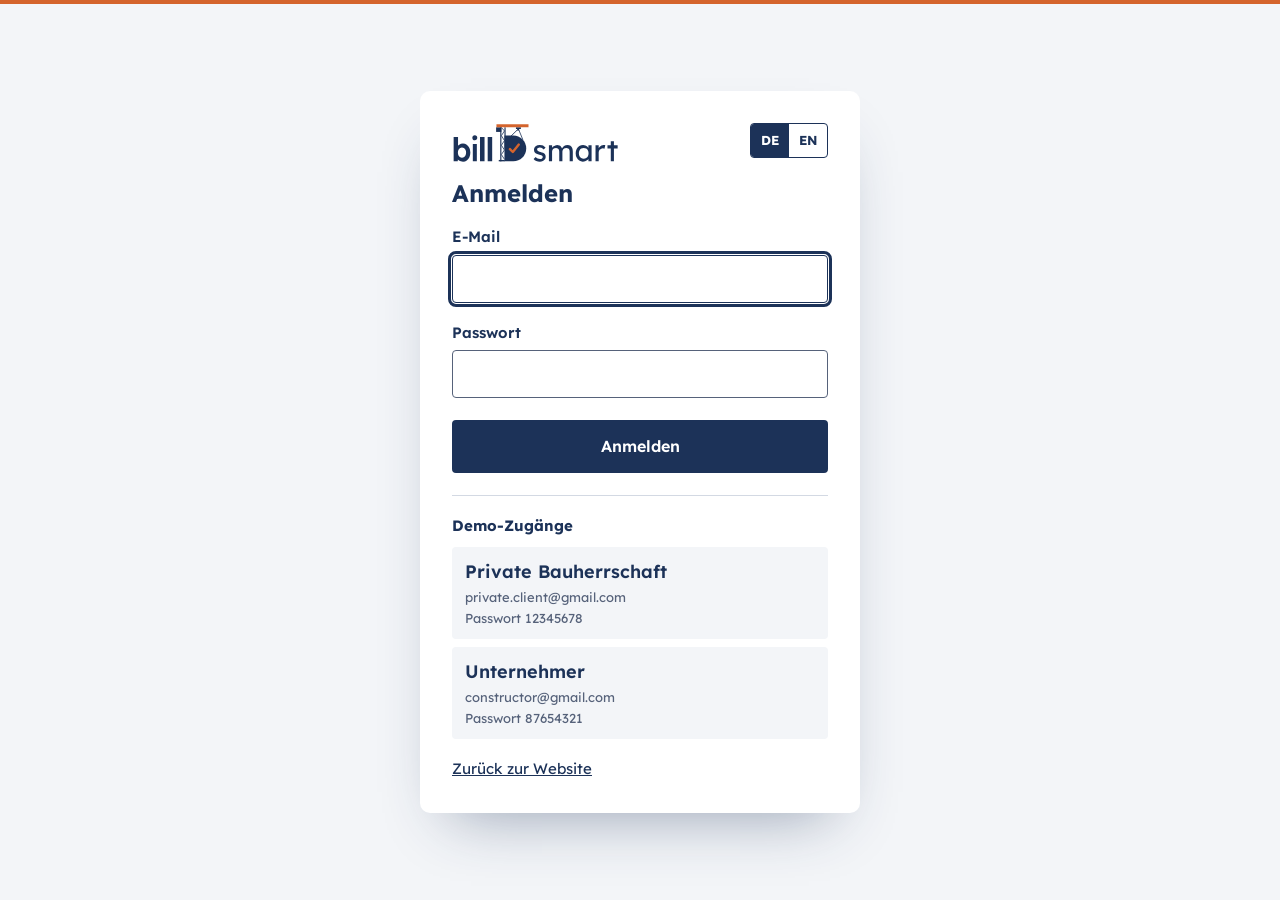
==== commit 9b4f80fd: "Localise demo examples per language; move project to Uster ZH - Names, companies, addresses, documen" ====
--- a/app.html
+++ b/app.html
@@ -6,7 +6,9 @@
   <title>billDsmart – Plattform</title>
   <meta name="robots" content="noindex">
   <meta name="theme-color" content="#1C3258">
-  <link rel="icon" href="assets/favicon.svg" type="image/svg+xml">
+  <link rel="icon" href="assets/icon.svg?v=3" type="image/svg+xml">
+  <link rel="icon" href="assets/icon-32.png?v=3" type="image/png" sizes="32x32">
+  <link rel="apple-touch-icon" href="assets/apple-touch-icon.png?v=3">
   <link rel="stylesheet" href="css/styles.css">
   <link rel="stylesheet" href="css/app.css">
 </head>
@@ -16,7 +18,13 @@
   <!-- Wird angezeigt, wenn niemand angemeldet ist -->
   <div class="app-login" id="app-login" hidden>
     <form class="login-form login-card" id="app-login-form" novalidate>
-      <a href="index.html"><img src="assets/logo.svg" alt="billDsmart" class="login-logo" width="168" height="40"></a>
+      <div class="login-top">
+        <a href="index.html"><img src="assets/logo.svg" alt="billDsmart" class="login-logo" width="168" height="40"></a>
+        <div class="lang-switch" role="group" aria-label="Sprache / Language">
+          <button type="button" data-set-lang="de" aria-pressed="true">DE</button>
+          <button type="button" data-set-lang="en" aria-pressed="false">EN</button>
+        </div>
+      </div>
       <h1 id="al-title">Anmelden</h1>
       <div class="field">
         <label for="al-email" id="al-email-label">E-Mail</label>
--- a/css/app.css
+++ b/css/app.css
@@ -9,6 +9,7 @@
 .app-login { min-height: 100vh; display: grid; place-items: center; padding: 24px; border-top: 4px solid var(--orange); }
 .login-card { width: min(440px, 100%); border-radius: var(--radius-m); box-shadow: 0 30px 60px -30px rgba(28,50,88,.45); }
 .login-card h1 { font-size: 1.5rem; margin-bottom: 18px; }
+.login-top { display: flex; justify-content: space-between; align-items: flex-start; gap: 12px; }
 .al-back { margin: 18px 0 0; font-size: .9375rem; }
 
 /* Demo-Leiste */
